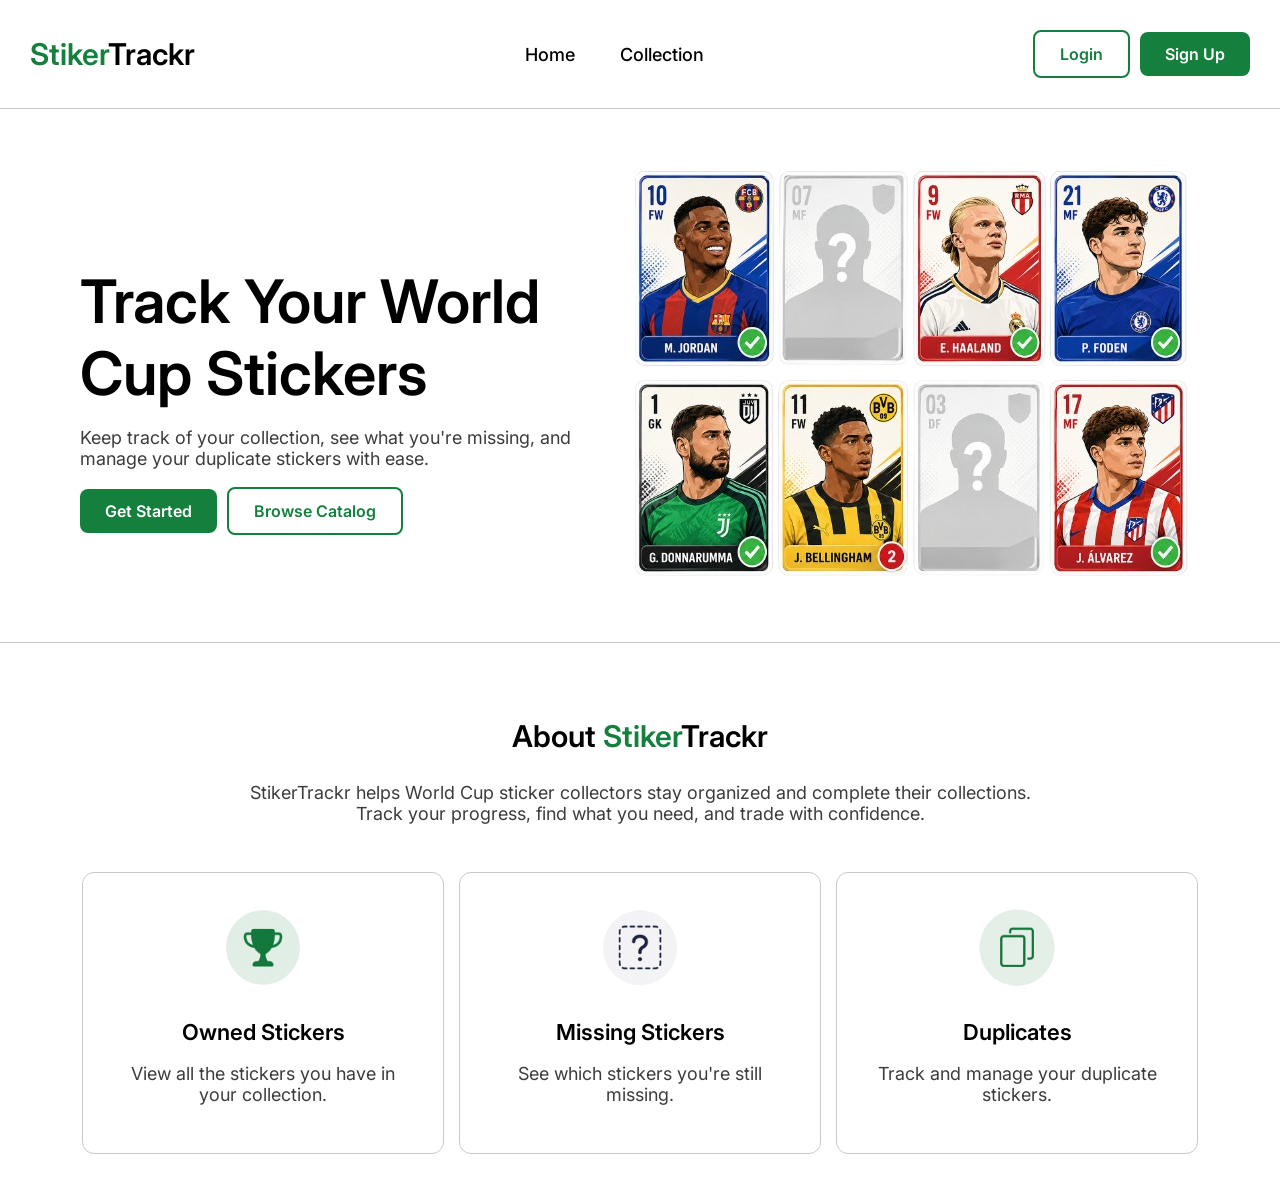
==== backend/templates/index.html @ f33fb933 "Integrate Flask and migrate HTML templates" ====
<!DOCTYPE html>
<html lang="en">

<head>
    <meta charset="UTF-8">
    <meta name="viewport" content="width=device-width, initial-scale=1.0">
    <title>StikerTrak</title>
    <link rel="stylesheet" href="/frontend/src/styles.css">
    <link rel="preconnect" href="https://fonts.googleapis.com">
    <link rel="preconnect" href="https://fonts.gstatic.com" crossorigin>
    <link
        href="https://fonts.googleapis.com/css2?family=Inter:ital,opsz,wght@0,14..32,100..900;1,14..32,100..900&display=swap"
        rel="stylesheet">
</head>

<body>
    <nav class="split">
        <a><span class="logo-green">Stiker</span>Trackr</a>
        <div class="center nav-options">
            <a href="/">Home</a>
            <a href="/collection">Collection</a>
        </div>
        <div class="center btn-container">
            <button class="btn-white" onclick="window.location.href = '/login'">Login</button>
            <button onclick="window.location.href = '/signup'">Sign Up</button>
        </div>
    </nav>

    <section class="section-hero">
        <div class="split">
            <div class="start column">
                <h1>Track Your World Cup Stickers</h1>
                <p>Keep track of your collection, see what you're missing, and manage your duplicate stickers with ease.</p>
                <div class="center btn-container">
                    <button onclick="window.location.href = 'signup.html'">Get Started</button>
                    <button class="btn-white" onclick="window.location.href = 'collection.html'">Browse Catalog</button>
                </div>
            </div>
            <img src="/frontend/img/hero.png">
        </div>
    </section>

    <section class="section-about">
        <h2>About <span class="logo-green">Stiker</span>Trackr</h2>
        <p>StikerTrackr helps World Cup sticker collectors stay organized and complete their collections. Track your progress, find what you need, and trade with confidence.</p>
        <div class="center container-about">
            <div>
                <img src="/frontend/img/icon-owned.png">
                <h3>Owned Stickers</h3>
                <p>View all the stickers you have in your collection.</p>
            </div>
            <div>
                <img src="/frontend/img/icon-missing.png">
                <h3>Missing Stickers</h3>
                <p>See which stickers you're still missing.</p>
            </div>
            <div>
                <img src="/frontend/img/icon-duplicate.png">
                <h3>Duplicates</h3>
                <p>Track and manage your duplicate stickers.</p>
            </div>
        </div>
    </section>
</body>

</html>
---- frontend/src/styles.css ----
:root {
    --primary-green: #15803d;
    --primary-green-dark: #166534;
    --primary-green-light: #dcfce7;
    --light-border: 1px solid #c6c8cc;
}

body {
    margin: 0;
    padding: 0;
    font-family: "Inter", sans-serif;
}

.split {
    display: flex;
    align-items: center;
    justify-content: space-between;
}

.center {
    display: flex;
    align-items: center;
    justify-content: center;
}

.start {
    display: flex;
    align-items: start;
    justify-content: start;
}

.column {
    display: flex;
    flex-direction: column;
}

nav {
    border-bottom: var(--light-border);
    padding: 30px;
}

a {
    color: black;
    text-decoration: none;
}

nav>a {
    font-weight: 600;
    font-size: 30px;
}

.logo-green {
    color: var(--primary-green);
}

.nav-options {
    gap: 15px;
}

.nav-options a {
    font-size: 18px;
    font-weight: 500;
    cursor: pointer;
    padding: 5px 15px;
    transition: 0.3s ease all;
}

.nav-options a:hover {
    color: var(--primary-green);
}

.btn-container {
    gap: 10px;
}

button {
    cursor: pointer;
    font-family: "Inter", sans-serif;
    font-size: 16px;
    font-weight: 600;
    border-radius: 8px;
    background-color: var(--primary-green);
    color: white;
    border: 0px;
    padding: 12px 25px;
    transition: 0.3s ease all;
}

button:hover {
    background-color: var(--primary-green-dark);
}

.btn-white {
    background-color: white;
    color: var(--primary-green);
    border: 2px solid var(--primary-green);
}

.btn-white:hover {
    background-color: rgb(230, 230, 230);
}

section {
    padding: 50px 80px;
    display: flex;
    align-items: center;
    justify-content: center;
    flex-direction: column;
}

.section-hero>.split {
    gap: 50px;
}

.section-about {
    border-top: var(--light-border);
}

.section-about p {
    text-align: center;
}

h1 {
    font-size: 60px;
    font-weight: 600;
    margin-bottom: 0px;
}

h2 {
    font-size: 30px;
    font-weight: 600;
    margin-bottom: 10px;
}

p {
    font-size: 18px;
    color: rgb(60, 60, 60);
    max-width: 800px;
}

label {
    font-size: 16px;
    font-weight: 500;
    color: rgb(60, 60, 60);
}

input {
    font-family: "Inter", sans-serif;
    border: var(--light-border);
    border-radius: 8px;
    font-size: 14px;
    padding: 10px;
    outline: none;
}

.container-about {
    gap: 15px;
    margin-top: 30px;
}

.container-about>div {
    border: var(--light-border);
    border-radius: 12px;
    padding: 30px;
    text-align: center;
    max-width: 300px;
}

.container-about h3 {
    font-size: 22px;
    font-weight: 600;
    margin-bottom: 0px;
}

.container-about img {
    width: 90px;
    height: 90px;
}

.form-vertical {
    padding: 50px;
    border: var(--light-border);
    border-radius: 12px;
    text-align: center;
    display: flex;
    align-items: center;
    justify-content: center;
    flex-direction: column;
    width: 400px;
}

.form-vertical h2 {
    margin: 0px;
}

.form-vertical form {
    display: flex;
    align-items: start;
    justify-content: start;
    flex-direction: column;
    width: 100%;
    margin: 15px 0px;
}

.form-vertical button {
    width: 100%;
}

.form-vertical label {
    margin-bottom: 5px;
}

.form-vertical input {
    margin-bottom: 15px;
    width: calc(100% - 20px);
}

.auth-redirect {
    font-size: 16px;
    margin-top: 30px;
}

.container-name {
    gap: 15px;
}

.progress-circle {
    --progress: 0;
    width: 220px;
    height: 220px;
    border-radius: 50%;
    background: conic-gradient(#15803d calc(var(--progress) * 1%),
            #e5e7eb 0);
    display: flex;
    align-items: center;
    justify-content: center;
    margin: 30px 0px;
}

.progress-center {
    width: 180px;
    height: 180px;
    border-radius: 50%;
    background: white;
    display: flex;
    flex-direction: column;
    align-items: center;
    justify-content: center;
    text-align: center;
}

.progress-center span {
    font-size: 42px;
    font-weight: 700;
    color: black;
    text-align: center;
}

.progress-center p {
    margin: 4px 0 0;
    font-size: 18px;
}

.section-collection {
    padding: 30px;
    display: flex;
    align-items: start;
    justify-content: space-between;
    flex-direction: row;
    gap: 50px;
}

.container-progress {
    border: var(--light-border);
    padding: 30px;
    border-radius: 12px;
}

.container-progress h3 {
    margin: 0px;
}

.container-progress a {
    font-weight: 600;
    font-size: 20px;
}

.container-progress>p {
    margin: 5px 0px;
    font-size: 16px;
}

.main-collection {
    width: 100%;
}

.main-collection h2 {
    margin: 0px;
}

.main-collection p {
    margin: 10px 0px 30px 0px;
}

.catalog {
    border: var(--light-border);
    border-radius: 12px;
    width: calc(100% - 60px);
}

.catalog .top {
    border-bottom: var(--light-border);
    padding: 15px;
}

.catalog .left {
    gap: 5px;
}

.catalog .top a {
    padding: 5px 10px;
    cursor: pointer;
    transition: 0.3s ease all;
    font-weight: 500;
    color: rgb(50, 50, 50);
}

.catalog .top a:hover {
    color: green;
}

.selected {
    color: var(--primary-green) !important;
    position: relative;
}

.selected::after {
    content: "";
    position: absolute;
    left: 0;
    right: 0;
    bottom: -20px;
    height: 2px;
    background: var(--primary-green);
    ;
}

.catalog .right {
    gap: 10px;
}

select {
    font-family: "Inter", sans-serif;
    border: var(--light-border);
    border-radius: 8px;
    font-size: 14px;
    padding: 10px;
    outline: none;
    cursor: pointer;
    color: rgb(80, 80, 80);
}

.stickers {
    display: flex;
    align-items: start;
    justify-content: start;
    padding: 15px;
    gap: 15px;
}

.sticker {
    width: 200px;
    border: var(--light-border);
    border-radius: 8px;
    height: 360px;
}

.sticker>img {
    width: 100%;
    height: 300px;
}

.sticker-top {
    display: flex;
    align-items: center;
    justify-content: space-between;
    padding: 15px;
}

.sticker-top img {
    height: 30px;
    width: 30px;
    z-index: 5;
}

.sticker-top a {
    height: 30px;
    width: 30px;
    background-color: white;
    border-radius: 50px;
    border: var(--light-border);
    display: flex;
    align-items: center;
    justify-content: center;
    z-index: 5;
}

.sticker>img {
    transform: translateY(-60px);
}

.sticker>button {
    width: calc(100% - 20px);
    margin: 10px;
    transform: translateY(-70px);
    padding: 10px;
    font-size: 14px;
}

.quantity-selector {
    width: calc(100% - 20px);
    display: flex;
    align-items: center;
    justify-content: space-between;
    background: #fff;
    overflow: hidden;
    transform: translateY(-70px);
    margin: 15px 10px 10px 10px;
    border: var(--light-border);
    border-radius: 8px;
}

.quantity-button {
    height: 35px;
    width: 35px;
    border: 2px solid var(--primary-green);
    border-radius: 8px;
    background: white;
    color: var(--primary-green);
    font-size: 14px;
    font-weight: 500;
    cursor: pointer;
    display: flex;
    align-items: center;
    justify-content: center;
    padding: 0px;
}

.quantity-button:hover {
    background-color: rgb(230, 230, 230);
}

.quantity-value {
    text-align: center;
    font-size: 14px;
    font-weight: 700;
    color: #111827;
}
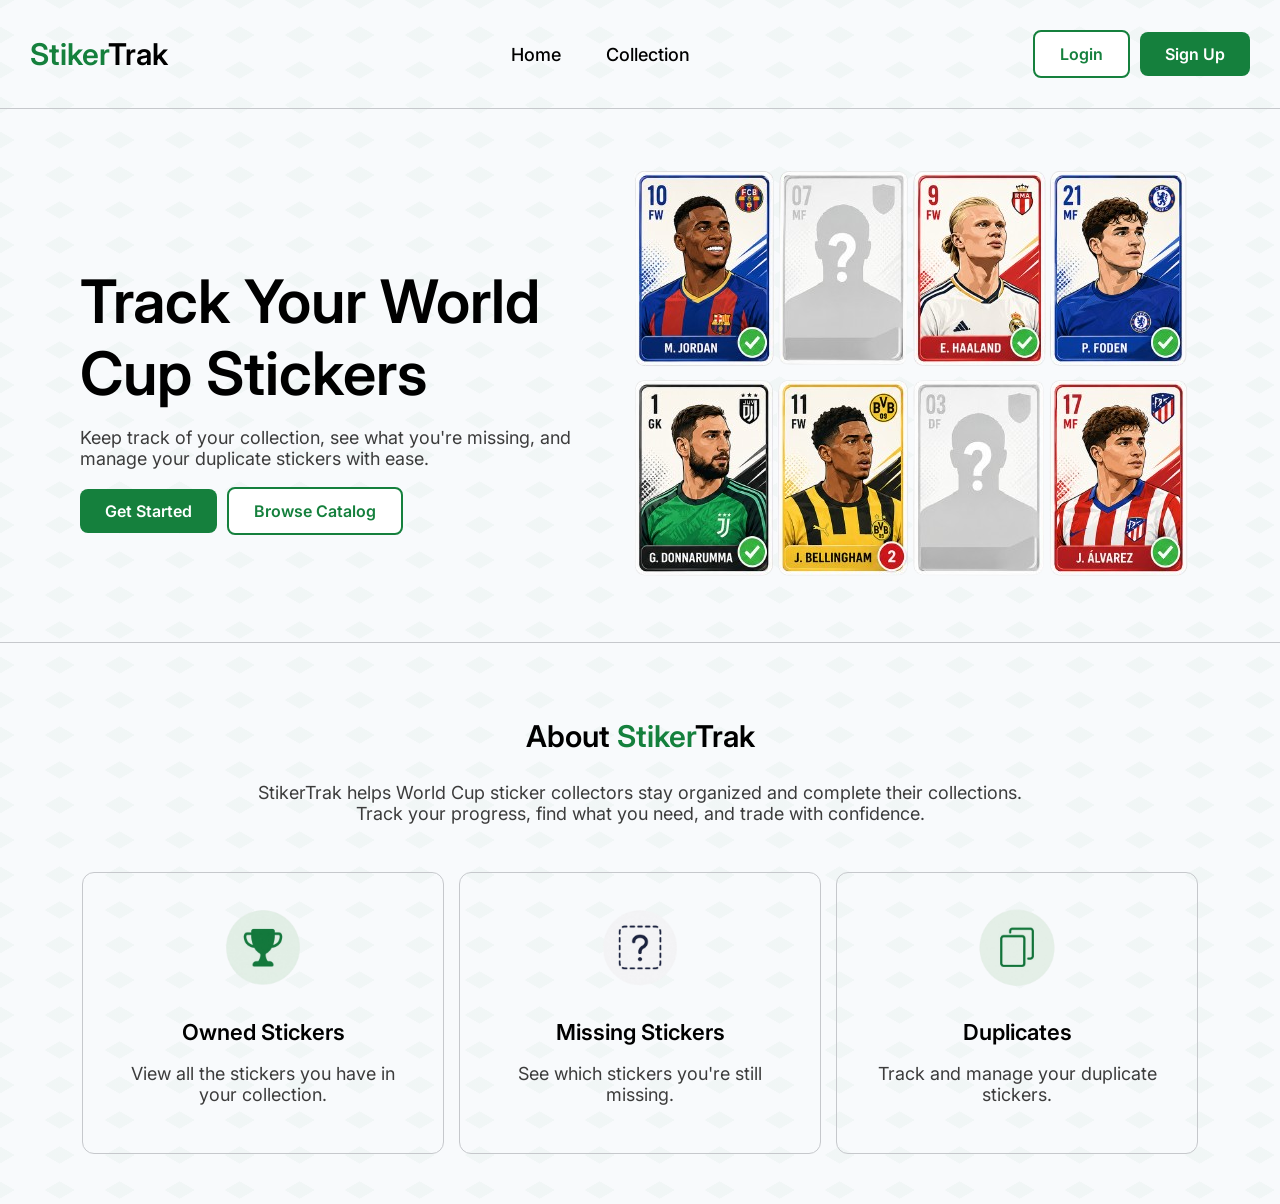
==== commit cb32ed32: "Enhance collection page styling and search experience" ====
--- a/backend/templates/index.html
+++ b/backend/templates/index.html
@@ -15,7 +15,7 @@
 
 <body>
     <nav class="split">
-        <a><span class="logo-green">Stiker</span>Trackr</a>
+        <a><span class="logo-green">Stiker</span>Trak</a>
         <div class="center nav-options">
             <a href="/">Home</a>
             <a href="/collection">Collection</a>
@@ -32,8 +32,8 @@
                 <h1>Track Your World Cup Stickers</h1>
                 <p>Keep track of your collection, see what you're missing, and manage your duplicate stickers with ease.</p>
                 <div class="center btn-container">
-                    <button onclick="window.location.href = 'signup.html'">Get Started</button>
-                    <button class="btn-white" onclick="window.location.href = 'collection.html'">Browse Catalog</button>
+                    <button onclick="window.location.href = '/signup'">Get Started</button>
+                    <button class="btn-white" onclick="window.location.href = '/collection'">Browse Catalog</button>
                 </div>
             </div>
             <img src="/frontend/img/hero.png">
@@ -41,8 +41,8 @@
     </section>
 
     <section class="section-about">
-        <h2>About <span class="logo-green">Stiker</span>Trackr</h2>
-        <p>StikerTrackr helps World Cup sticker collectors stay organized and complete their collections. Track your progress, find what you need, and trade with confidence.</p>
+        <h2>About <span class="logo-green">Stiker</span>Trak</h2>
+        <p>StikerTrak helps World Cup sticker collectors stay organized and complete their collections. Track your progress, find what you need, and trade with confidence.</p>
         <div class="center container-about">
             <div>
                 <img src="/frontend/img/icon-owned.png">
--- a/frontend/src/styles.css
+++ b/frontend/src/styles.css
@@ -9,6 +9,24 @@
     margin: 0;
     padding: 0;
     font-family: "Inter", sans-serif;
+
+    background-color: #f8fafc;
+
+    background-image:
+        linear-gradient(30deg,
+            rgba(21, 128, 61, 0.03) 12%,
+            transparent 12.5%,
+            transparent 87%,
+            rgba(21, 128, 61, 0.03) 87.5%,
+            rgba(21, 128, 61, 0.03)),
+        linear-gradient(150deg,
+            rgba(21, 128, 61, 0.03) 12%,
+            transparent 12.5%,
+            transparent 87%,
+            rgba(21, 128, 61, 0.03) 87.5%,
+            rgba(21, 128, 61, 0.03));
+
+    background-size: 60px 35px;
 }
 
 .split {
@@ -146,7 +164,7 @@
 
 input {
     font-family: "Inter", sans-serif;
-    border: var(--light-border);
+    border: 2px solid #6b7280;
     border-radius: 8px;
     font-size: 14px;
     padding: 10px;
@@ -271,9 +289,11 @@
 }
 
 .container-progress {
-    border: var(--light-border);
+    border: 2px solid #6b7280;
     padding: 30px;
     border-radius: 12px;
+    background: #ffffff;
+    box-shadow: 0 6px 16px rgba(0,0,0,.18);
 }
 
 .container-progress h3 {
@@ -303,13 +323,15 @@
 }
 
 .catalog {
-    border: var(--light-border);
+    border: 2px solid #6b7280;
     border-radius: 12px;
+    background: #ffffff;
+    box-shadow: 0 6px 16px rgba(0,0,0,.18);
     width: calc(100% - 60px);
 }
 
 .catalog .top {
-    border-bottom: var(--light-border);
+    border-bottom: 2px solid #d1d5db;
     padding: 15px;
 }
 
@@ -362,6 +384,7 @@
 
 .stickers {
     display: flex;
+    flex-wrap: wrap;
     align-items: start;
     justify-content: start;
     padding: 15px;
@@ -373,6 +396,16 @@
     border: var(--light-border);
     border-radius: 8px;
     height: 360px;
+    background: #ffffff;
+    box-shadow: 0 6px 16px rgba(0,0,0,.18); 
+    transition: transform 0.2s ease, box-shadow 0.2s ease;
+    position: relative;
+    overflow: hidden;
+}
+
+.sticker:hover {
+    transform: translateY(-3px);
+    box-shadow: 0 8px 20px rgba(15, 23, 42, 0.16);
 }
 
 .sticker>img {
@@ -394,14 +427,17 @@
 }
 
 .sticker-top a {
-    height: 30px;
-    width: 30px;
-    background-color: white;
-    border-radius: 50px;
-    border: var(--light-border);
-    display: flex;
-    align-items: center;
-    justify-content: center;
+    background-color: #fef3c7;
+    color: #92400e;
+    border: 1px solid #fde68a;
+    border-radius: 8px;
+    padding: 6px 10px;
+    font-size: 14px;
+    font-weight: 600;
+    display: inline-flex;
+    align-items: center;
+    justify-content: center;
+    white-space: nowrap;
     z-index: 5;
 }
 
@@ -455,4 +491,59 @@
     font-size: 14px;
     font-weight: 700;
     color: #111827;
+}
+
+.error-message {
+    color: #dc2626;
+    font-weight: 600;
+    margin: 15px 0;
+}
+
+.status-icon {
+    width: 32px;
+    height: 32px;
+    border-radius: 50%;
+    display: flex;
+    align-items: center;
+    justify-content: center;
+    font-size: 18px;
+    font-weight: 700;
+}
+
+.status-icon.owned {
+    background: #dcfce7;
+    color: #15803d;
+    border: 1px solid #bbf7d0;
+}
+
+.status-icon.missing {
+    background: #fee2e2;
+    color: #dc2626;
+    border: 1px solid #fecaca;
+}
+
+.sticker::before {
+    content: "";
+    position: absolute;
+
+    width: 150px;
+    height: 150px;
+
+    right: -25px;
+    bottom: -25px;
+
+    background-image: url("../img/card-watermark.png");
+    background-repeat: no-repeat;
+    background-position: center;
+    background-size: contain;
+
+    opacity: 0.12;
+
+    pointer-events: none;
+    z-index: 0;
+}
+
+.sticker > * {
+    position: relative;
+    z-index: 1;
 }
